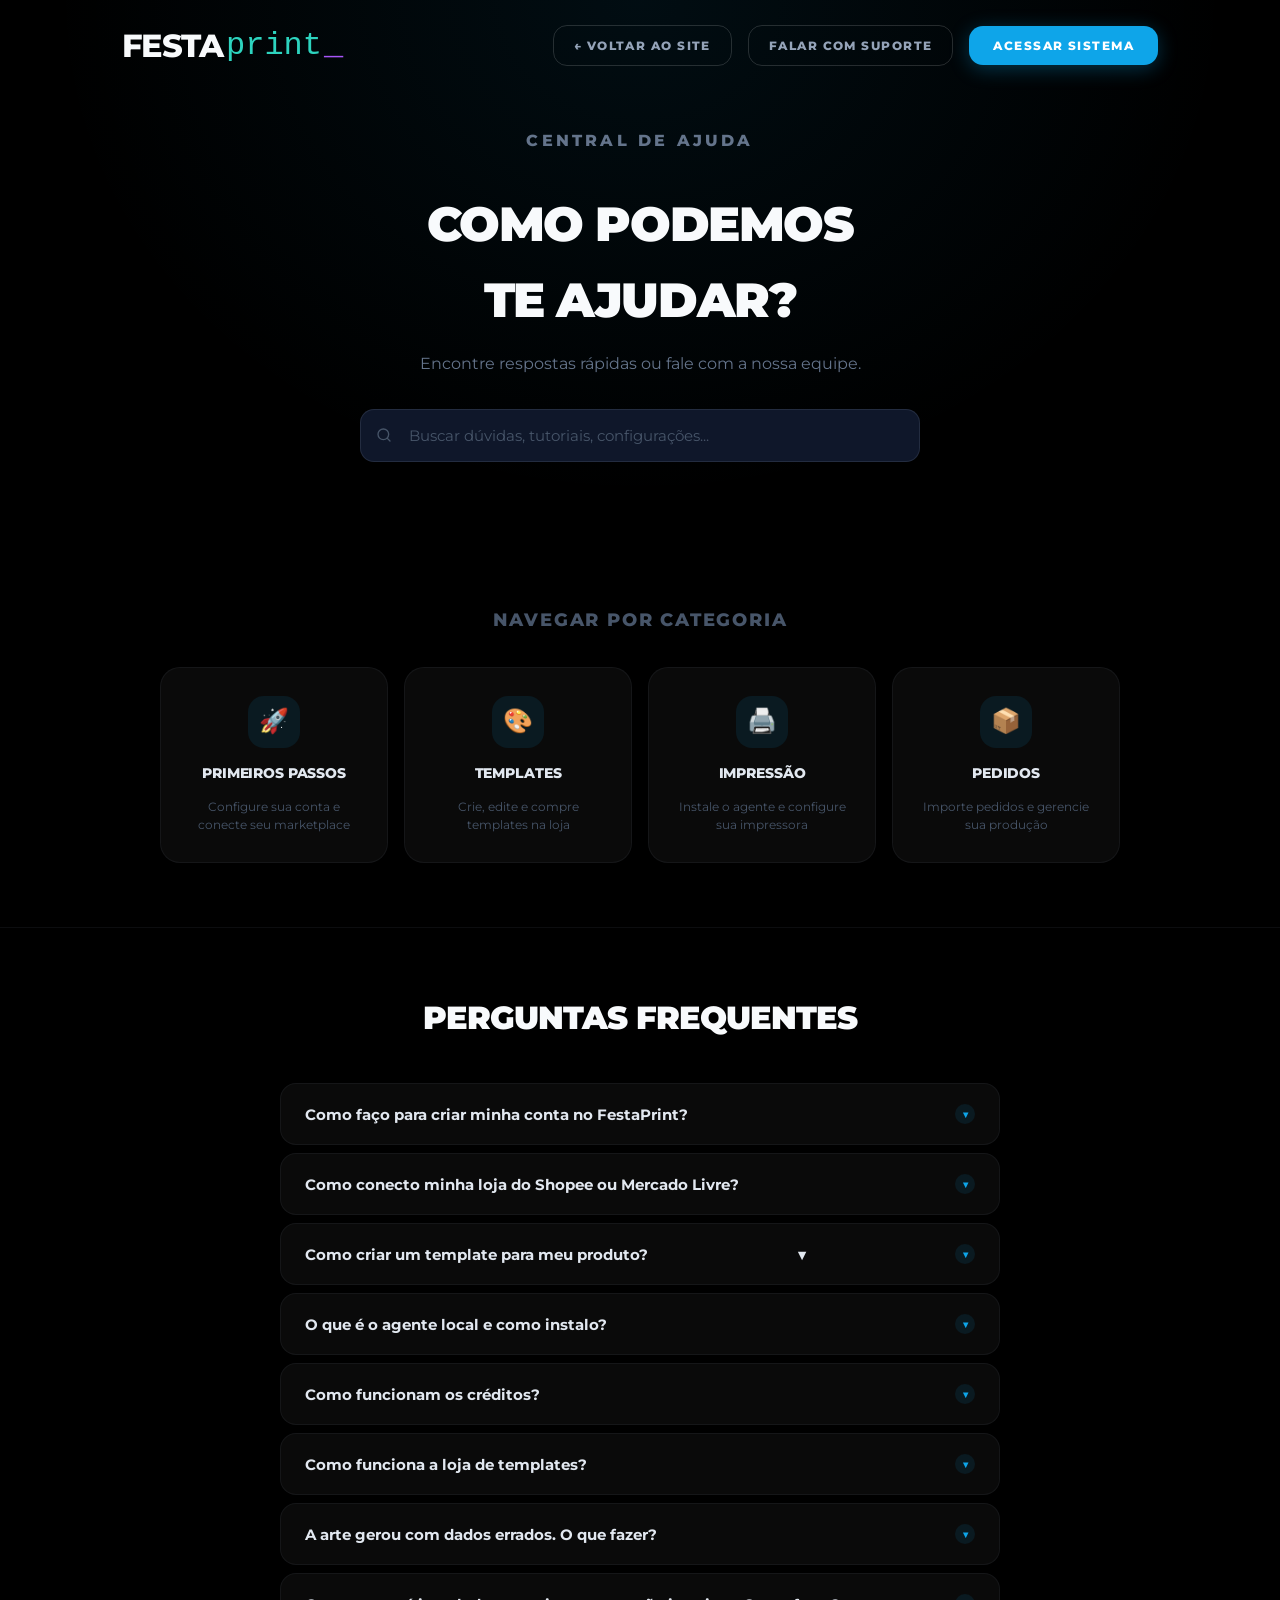
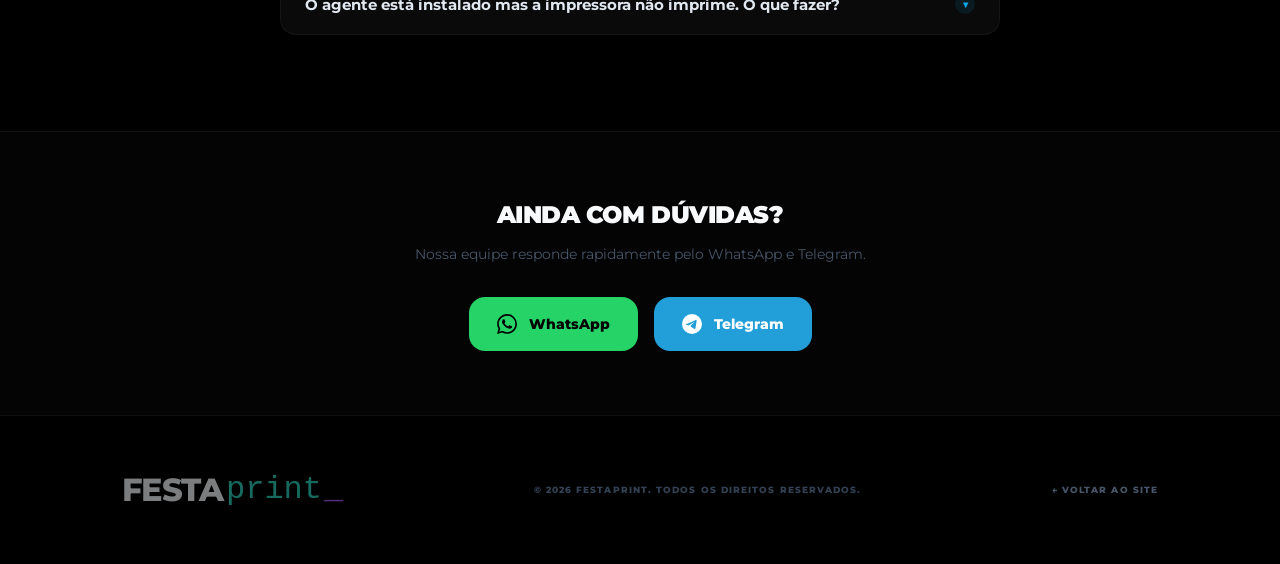
==== ajuda.html @ 202efacb "feat: página Central de Ajuda com busca, FAQ accordion e contato" ====
<!DOCTYPE html>
<html lang="pt-BR">
<head>
  <meta charset="UTF-8">
  <meta name="viewport" content="width=device-width, initial-scale=1.0">
  <title>Central de Ajuda — FestaPrint</title>
  <meta name="description" content="Central de ajuda do FestaPrint. Encontre respostas rápidas, tutoriais e suporte para sua gráfica.">
  <meta name="robots" content="index, follow">
  <link rel="canonical" href="https://www.festaprint.com.br/ajuda">
  <link rel="icon" type="image/svg+xml" href="/favicon.svg">
  <meta name="theme-color" content="#0ea5e9">
  <link rel="preconnect" href="https://fonts.googleapis.com">
  <link rel="preconnect" href="https://fonts.gstatic.com" crossorigin>
  <link href="https://fonts.googleapis.com/css2?family=Montserrat:wght@400;600;700;800;900&display=swap" rel="stylesheet">
  <link rel="stylesheet" href="style.css">
  <link rel="stylesheet" href="logo.css">
  <style>
    /* Hero */
    .help-hero {
      padding: 8rem 2rem 5rem;
      text-align: center;
      background: radial-gradient(ellipse at top, rgba(14,165,233,0.08) 0%, transparent 65%);
    }
    .help-hero h1 {
      font-size: 3rem;
      font-weight: 900;
      text-transform: uppercase;
      letter-spacing: -0.03em;
      margin-bottom: 0.75rem;
    }
    .help-hero p {
      font-size: 1rem;
      color: #64748b;
      margin-bottom: 2rem;
    }

    /* Search */
    .search-wrap {
      max-width: 560px;
      margin: 0 auto;
      position: relative;
    }
    .search-wrap input {
      width: 100%;
      padding: 1rem 1.25rem 1rem 3rem;
      background: #0f172a;
      border: 1px solid rgba(148,163,184,0.15);
      border-radius: 0.875rem;
      color: #f8fafc;
      font-family: inherit;
      font-size: 0.9375rem;
      outline: none;
      transition: border-color 0.2s;
    }
    .search-wrap input:focus { border-color: #0ea5e9; }
    .search-wrap input::placeholder { color: #475569; }
    .search-icon {
      position: absolute;
      left: 1rem;
      top: 50%;
      transform: translateY(-50%);
      color: #475569;
      pointer-events: none;
    }

    /* Categories */
    .categories { padding: 4rem 2rem; }
    .categories h2 {
      text-align: center;
      font-size: 1.125rem;
      font-weight: 800;
      text-transform: uppercase;
      letter-spacing: 0.1em;
      color: #475569;
      margin-bottom: 2rem;
    }
    .cat-grid {
      display: grid;
      grid-template-columns: repeat(4, 1fr);
      gap: 1rem;
      max-width: 960px;
      margin: 0 auto;
    }
    .cat-card {
      background: #0a0a0a;
      border: 1px solid rgba(148,163,184,0.08);
      border-radius: 1.25rem;
      padding: 1.75rem 1.5rem;
      text-align: center;
      text-decoration: none;
      transition: border-color 0.2s, transform 0.2s;
      display: flex;
      flex-direction: column;
      align-items: center;
      gap: 0.875rem;
    }
    .cat-card:hover { border-color: rgba(14,165,233,0.3); transform: translateY(-3px); }
    .cat-icon {
      width: 52px;
      height: 52px;
      border-radius: 1rem;
      background: rgba(14,165,233,0.1);
      display: flex;
      align-items: center;
      justify-content: center;
      font-size: 1.5rem;
    }
    .cat-card h3 {
      font-size: 0.875rem;
      font-weight: 800;
      text-transform: uppercase;
      letter-spacing: -0.01em;
      color: #e2e8f0;
    }
    .cat-card p {
      font-size: 0.75rem;
      color: #475569;
      line-height: 1.5;
    }

    /* FAQ */
    .faq-section {
      padding: 4rem 2rem 6rem;
      border-top: 1px solid rgba(148,163,184,0.08);
    }
    .faq-section h2 {
      text-align: center;
      font-size: 2rem;
      font-weight: 900;
      text-transform: uppercase;
      letter-spacing: -0.03em;
      margin-bottom: 2.5rem;
    }
    .faq-list {
      max-width: 720px;
      margin: 0 auto;
      display: flex;
      flex-direction: column;
      gap: 0.5rem;
    }
    .faq-item {
      background: #0a0a0a;
      border: 1px solid rgba(148,163,184,0.08);
      border-radius: 1rem;
      overflow: hidden;
      transition: border-color 0.2s;
    }
    .faq-item.open { border-color: rgba(14,165,233,0.2); }
    .faq-question {
      width: 100%;
      background: none;
      border: none;
      padding: 1.25rem 1.5rem;
      text-align: left;
      cursor: pointer;
      display: flex;
      justify-content: space-between;
      align-items: center;
      gap: 1rem;
      font-family: inherit;
      font-size: 0.9375rem;
      font-weight: 700;
      color: #e2e8f0;
    }
    .faq-question:hover { color: white; }
    .faq-chevron {
      flex-shrink: 0;
      width: 20px;
      height: 20px;
      border-radius: 50%;
      background: rgba(14,165,233,0.1);
      display: flex;
      align-items: center;
      justify-content: center;
      font-size: 0.625rem;
      color: #0ea5e9;
      transition: transform 0.25s;
    }
    .faq-item.open .faq-chevron { transform: rotate(180deg); }
    .faq-answer {
      max-height: 0;
      overflow: hidden;
      transition: max-height 0.3s ease, padding 0.3s ease;
      padding: 0 1.5rem;
    }
    .faq-item.open .faq-answer {
      max-height: 400px;
      padding: 0 1.5rem 1.25rem;
    }
    .faq-answer p {
      font-size: 0.875rem;
      color: #64748b;
      line-height: 1.75;
    }

    /* No results */
    .no-results {
      text-align: center;
      padding: 2rem;
      color: #475569;
      font-size: 0.875rem;
      font-weight: 600;
      display: none;
    }

    /* Contato */
    .contact-section {
      padding: 4rem 2rem;
      background: rgba(255,255,255,0.015);
      border-top: 1px solid rgba(148,163,184,0.08);
      text-align: center;
    }
    .contact-section h2 {
      font-size: 1.5rem;
      font-weight: 900;
      text-transform: uppercase;
      letter-spacing: -0.02em;
      margin-bottom: 0.5rem;
    }
    .contact-section p {
      font-size: 0.875rem;
      color: #475569;
      margin-bottom: 2rem;
    }
    .contact-cards {
      display: flex;
      justify-content: center;
      gap: 1rem;
      flex-wrap: wrap;
    }
    .contact-card {
      display: flex;
      align-items: center;
      gap: 0.75rem;
      padding: 1rem 1.75rem;
      border-radius: 1rem;
      text-decoration: none;
      font-size: 0.875rem;
      font-weight: 800;
      transition: transform 0.2s, box-shadow 0.2s;
    }
    .contact-card:hover { transform: translateY(-2px); }
    .contact-card.whatsapp { background: #25D366; color: #000; }
    .contact-card.telegram { background: #229ED9; color: #fff; }

    @media (max-width: 768px) {
      .cat-grid { grid-template-columns: 1fr 1fr; }
      .help-hero h1 { font-size: 2rem; }
    }
    @media (max-width: 480px) {
      .cat-grid { grid-template-columns: 1fr; }
    }
  </style>
</head>
<body>

  <!-- Nav -->
  <nav id="navbar">
    <div class="container nav-content">
      <a href="/" class="logo-container nav-logo" style="text-decoration:none;">
        <span class="logo-festa">FESTA</span>
        <span class="logo-print">print</span>
        <span class="logo-cursor">_</span>
      </a>
      <div class="nav-links">
        <a href="/" class="btn btn-outline" style="padding:0.6rem 1.25rem;">← Voltar ao site</a>
        <a href="https://wa.me/5582996942026" target="_blank" rel="noopener" class="btn btn-outline" style="padding:0.6rem 1.25rem;">Falar com suporte</a>
        <a href="https://app.festaprint.com.br/login" class="btn btn-primary" style="padding:0.6rem 1.5rem;">Acessar sistema</a>
      </div>
    </div>
  </nav>

  <!-- Hero -->
  <div class="help-hero">
    <p class="section-label reveal">Central de Ajuda</p>
    <h1 class="reveal delay-1">Como podemos<br>te ajudar?</h1>
    <p class="reveal delay-2">Encontre respostas rápidas ou fale com a nossa equipe.</p>
    <div class="search-wrap reveal delay-3">
      <svg class="search-icon" width="16" height="16" viewBox="0 0 24 24" fill="none" stroke="currentColor" stroke-width="2" stroke-linecap="round" stroke-linejoin="round"><circle cx="11" cy="11" r="8"/><path d="m21 21-4.35-4.35"/></svg>
      <input type="text" id="searchInput" placeholder="Buscar dúvidas, tutoriais, configurações..." autocomplete="off">
    </div>
  </div>

  <!-- Categorias -->
  <section class="categories">
    <h2>Navegar por categoria</h2>
    <div class="cat-grid">
      <a href="#faq" class="cat-card">
        <div class="cat-icon">🚀</div>
        <h3>Primeiros Passos</h3>
        <p>Configure sua conta e conecte seu marketplace</p>
      </a>
      <a href="#faq" class="cat-card">
        <div class="cat-icon">🎨</div>
        <h3>Templates</h3>
        <p>Crie, edite e compre templates na loja</p>
      </a>
      <a href="#faq" class="cat-card">
        <div class="cat-icon">🖨️</div>
        <h3>Impressão</h3>
        <p>Instale o agente e configure sua impressora</p>
      </a>
      <a href="#faq" class="cat-card">
        <div class="cat-icon">📦</div>
        <h3>Pedidos</h3>
        <p>Importe pedidos e gerencie sua produção</p>
      </a>
    </div>
  </section>

  <!-- FAQ -->
  <section class="faq-section" id="faq">
    <h2>Perguntas frequentes</h2>
    <div class="faq-list" id="faqList">

      <div class="faq-item" data-tags="conta cadastro começar">
        <button class="faq-question" onclick="toggleFaq(this)">
          Como faço para criar minha conta no FestaPrint?
          <span class="faq-chevron">▾</span>
        </button>
        <div class="faq-answer">
          <p>Acesse <strong>app.festaprint.com.br/register</strong>, preencha seus dados e confirme o e-mail. Sua conta já estará pronta para uso. Novos usuários recebem créditos iniciais para testar o sistema.</p>
        </div>
      </div>

      <div class="faq-item" data-tags="marketplace shopee mercado livre conectar pedidos">
        <button class="faq-question" onclick="toggleFaq(this)">
          Como conecto minha loja do Shopee ou Mercado Livre?
          <span class="faq-chevron">▾</span>
        </button>
        <div class="faq-answer">
          <p>No painel, vá em <strong>Configurações → Integrações</strong> e selecione o marketplace. Siga o processo de autorização OAuth. Após conectar, seus pedidos serão importados automaticamente.</p>
        </div>
      </div>

      <div class="faq-item" data-tags="template criar arte personalizada">
        <button class="faq-question" onclick="toggleFaq(this)">
          Como criar um template para meu produto?
          <span class="faq-chavron">▾</span>
          <span class="faq-chevron">▾</span>
        </button>
        <div class="faq-answer">
          <p>Acesse <strong>Modelos → Novo Template</strong>, faça upload do seu arquivo de arte e defina as áreas de personalização (nome, idade, etc.). O sistema irá preencher essas áreas automaticamente a cada pedido.</p>
        </div>
      </div>

      <div class="faq-item" data-tags="agente impressão instalar local">
        <button class="faq-question" onclick="toggleFaq(this)">
          O que é o agente local e como instalo?
          <span class="faq-chevron">▾</span>
        </button>
        <div class="faq-answer">
          <p>O agente local é um pequeno programa instalado no computador da sua gráfica. Ele recebe os pedidos aprovados e envia direto para a impressora — sem intervenção manual. Baixe em <strong>Configurações → Agente de Impressão</strong>.</p>
        </div>
      </div>

      <div class="faq-item" data-tags="creditos comprar saldo plano">
        <button class="faq-question" onclick="toggleFaq(this)">
          Como funcionam os créditos?
          <span class="faq-chevron">▾</span>
        </button>
        <div class="faq-answer">
          <p>Cada arte gerada consome créditos. Você pode comprar créditos avulsos quando precisar, sem assinatura obrigatória. O saldo fica disponível na barra superior do painel.</p>
        </div>
      </div>

      <div class="faq-item" data-tags="loja template comprar vender">
        <button class="faq-question" onclick="toggleFaq(this)">
          Como funciona a loja de templates?
          <span class="faq-chevron">▾</span>
        </button>
        <div class="faq-answer">
          <p>Na <strong>Loja de Templates</strong> você pode comprar templates criados por outros vendedores usando seus créditos. O template é clonado para o seu acervo e você pode editá-lo livremente. Você também pode colocar seus próprios templates à venda.</p>
        </div>
      </div>

      <div class="faq-item" data-tags="arte errada nome errado reprocessar">
        <button class="faq-question" onclick="toggleFaq(this)">
          A arte gerou com dados errados. O que fazer?
          <span class="faq-chevron">▾</span>
        </button>
        <div class="faq-answer">
          <p>No painel de pedidos, localize o pedido e clique em <strong>Regerar Arte</strong>. Você pode editar os dados (nome, idade, tema) antes de regerá-la. Nenhum crédito adicional é cobrado na regeração.</p>
        </div>
      </div>

      <div class="faq-item" data-tags="impressora nao imprime problema">
        <button class="faq-question" onclick="toggleFaq(this)">
          O agente está instalado mas a impressora não imprime. O que fazer?
          <span class="faq-chevron">▾</span>
        </button>
        <div class="faq-answer">
          <p>Verifique se: (1) o agente está aberto e conectado, (2) a impressora está ligada e definida como padrão no Windows, (3) não há fila de impressão travada. Se o problema persistir, fale com nosso suporte via WhatsApp.</p>
        </div>
      </div>

    </div>
    <p class="no-results" id="noResults">Nenhum resultado encontrado. Fale com a nossa equipe pelo WhatsApp.</p>
  </section>

  <!-- Contato -->
  <section class="contact-section">
    <h2>Ainda com dúvidas?</h2>
    <p>Nossa equipe responde rapidamente pelo WhatsApp e Telegram.</p>
    <div class="contact-cards">
      <a href="https://wa.me/5582996942026" target="_blank" rel="noopener" class="contact-card whatsapp">
        <svg width="20" height="20" viewBox="0 0 24 24" fill="currentColor"><path d="M17.472 14.382c-.297-.149-1.758-.867-2.03-.967-.273-.099-.471-.148-.67.15-.197.297-.767.966-.94 1.164-.173.199-.347.223-.644.075-.297-.15-1.255-.463-2.39-1.475-.883-.788-1.48-1.761-1.653-2.059-.173-.297-.018-.458.13-.606.134-.133.298-.347.446-.52.149-.174.198-.298.298-.497.099-.198.05-.371-.025-.52-.075-.149-.669-1.612-.916-2.207-.242-.579-.487-.5-.669-.51-.173-.008-.371-.01-.57-.01-.198 0-.52.074-.792.372-.272.297-1.04 1.016-1.04 2.479 0 1.462 1.065 2.875 1.213 3.074.149.198 2.096 3.2 5.077 4.487.709.306 1.262.489 1.694.625.712.227 1.36.195 1.871.118.571-.085 1.758-.719 2.006-1.413.248-.694.248-1.289.173-1.413-.074-.124-.272-.198-.57-.347m-5.421 7.403h-.004a9.87 9.87 0 0 1-5.031-1.378l-.361-.214-3.741.982.998-3.648-.235-.374a9.86 9.86 0 0 1-1.51-5.26c.001-5.45 4.436-9.884 9.888-9.884 2.64 0 5.122 1.03 6.988 2.898a9.825 9.825 0 0 1 2.893 6.994c-.003 5.45-4.437 9.884-9.885 9.884m8.413-18.297A11.815 11.815 0 0 0 12.05 0C5.495 0 .16 5.335.157 11.892c0 2.096.547 4.142 1.588 5.945L.057 24l6.305-1.654a11.882 11.882 0 0 0 5.683 1.448h.005c6.554 0 11.89-5.335 11.893-11.893a11.821 11.821 0 0 0-3.48-8.413z"/></svg>
        WhatsApp
      </a>
      <a href="https://t.me/festaprint" target="_blank" rel="noopener" class="contact-card telegram">
        <svg width="20" height="20" viewBox="0 0 24 24" fill="currentColor"><path d="M11.944 0A12 12 0 0 0 0 12a12 12 0 0 0 12 12 12 12 0 0 0 12-12A12 12 0 0 0 12 0a12 12 0 0 0-.056 0zm4.962 7.224c.1-.002.321.023.465.14a.506.506 0 0 1 .171.325c.016.093.036.306.02.472-.18 1.898-.962 6.502-1.36 8.627-.168.9-.499 1.201-.82 1.23-.696.065-1.225-.46-1.9-.902-1.056-.693-1.653-1.124-2.678-1.8-1.185-.78-.417-1.21.258-1.91.177-.184 3.247-2.977 3.307-3.23.007-.032.014-.15-.056-.212s-.174-.041-.249-.024c-.106.024-1.793 1.14-5.061 3.345-.48.33-.913.49-1.302.48-.428-.008-1.252-.241-1.865-.44-.752-.245-1.349-.374-1.297-.789.027-.216.325-.437.893-.663 3.498-1.524 5.83-2.529 6.998-3.014 3.332-1.386 4.025-1.627 4.476-1.635z"/></svg>
        Telegram
      </a>
    </div>
  </section>

  <!-- Footer -->
  <footer style="padding:3rem 0;border-top:1px solid rgba(148,163,184,0.08);background:#000;">
    <div class="container" style="display:flex;flex-wrap:wrap;justify-content:space-between;align-items:center;gap:1.5rem;">
      <a href="/" class="logo-container" style="opacity:0.5;text-decoration:none;">
        <span class="logo-festa">FESTA</span>
        <span class="logo-print">print</span>
        <span class="logo-cursor">_</span>
      </a>
      <div style="font-size:9px;font-weight:800;letter-spacing:0.12em;text-transform:uppercase;color:#334155;">
        © 2026 FestaPrint. Todos os direitos reservados.
      </div>
      <a href="/" style="font-size:9px;font-weight:800;letter-spacing:0.12em;text-transform:uppercase;color:#475569;text-decoration:none;" onmouseover="this.style.color='white'" onmouseout="this.style.color='#475569'">← Voltar ao site</a>
    </div>
  </footer>

  <script>
    // Nav scroll
    window.addEventListener('scroll', function () {
      document.getElementById('navbar').classList.toggle('scrolled', window.scrollY > 50)
    })

    // Reveal on scroll
    const observer = new IntersectionObserver((entries) => {
      entries.forEach(e => {
        if (e.isIntersecting) { e.target.style.animationPlayState = 'running'; observer.unobserve(e.target) }
      })
    }, { threshold: 0.1 })
    document.querySelectorAll('.reveal').forEach(el => {
      el.style.animationPlayState = 'paused'
      observer.observe(el)
    })

    // FAQ accordion
    function toggleFaq(btn) {
      const item = btn.closest('.faq-item')
      const isOpen = item.classList.contains('open')
      document.querySelectorAll('.faq-item.open').forEach(i => i.classList.remove('open'))
      if (!isOpen) item.classList.add('open')
    }

    // Search
    document.getElementById('searchInput').addEventListener('input', function () {
      const q = this.value.toLowerCase().trim()
      const items = document.querySelectorAll('.faq-item')
      let visible = 0
      items.forEach(item => {
        const text = (item.querySelector('.faq-question').textContent + item.querySelector('.faq-answer').textContent + (item.dataset.tags || '')).toLowerCase()
        const show = !q || text.includes(q)
        item.style.display = show ? '' : 'none'
        if (show) visible++
      })
      document.getElementById('noResults').style.display = visible === 0 ? 'block' : 'none'
    })
  </script>
</body>
</html>
---- style.css ----
/* style.css - Design System Core */
:root {
  --bg-dark: #0a0a0a;
  --bg-darker: #000000;
  --text-primary: #f8fafc;
  --text-secondary: #94a3b8;
  --accent-sky: #0ea5e9;
  --accent-sky-light: #38bdf8;
  --glass-bg: rgba(15, 23, 42, 0.7);
  --glass-border: rgba(148, 163, 184, 0.08);

  --font-main: 'Montserrat', sans-serif;
  --font-mono: 'JetBrains Mono', monospace;
}

html { scroll-behavior: smooth; }

* { margin: 0; padding: 0; box-sizing: border-box; }

body {
  font-family: var(--font-main);
  background-color: var(--bg-darker);
  color: var(--text-primary);
  line-height: 1.6;
  overflow-x: hidden;
}

.section-padding { padding: 8rem 0; }

.container {
  max-width: 1100px;
  margin: 0 auto;
  padding: 0 2rem;
}

.glass {
  background: var(--glass-bg);
  backdrop-filter: blur(12px);
  -webkit-backdrop-filter: blur(12px);
  border: 1px solid var(--glass-border);
  border-radius: 1.5rem;
}

h1, h2, h3 {
  font-weight: 800;
  letter-spacing: -0.03em;
}

p { color: var(--text-secondary); }

.btn {
  display: inline-flex;
  align-items: center;
  gap: 0.5rem;
  padding: 1rem 2rem;
  border-radius: 0.875rem;
  font-weight: 800;
  cursor: pointer;
  transition: all 0.3s ease;
  text-decoration: none;
  font-size: 0.75rem;
  letter-spacing: 0.12em;
  text-transform: uppercase;
  border: none;
  outline: none;
}

.btn-primary {
  background: var(--accent-sky);
  color: white;
  box-shadow: 0 4px 20px rgba(14, 165, 233, 0.3);
}

.btn-primary:hover {
  background: var(--accent-sky-light);
  transform: translateY(-2px);
  box-shadow: 0 8px 30px rgba(14, 165, 233, 0.4);
}

.btn-secondary {
  background: white;
  color: #000;
}

.btn-secondary:hover {
  background: #f1f5f9;
  transform: translateY(-2px);
}

.btn-outline {
  background: transparent;
  border: 1px solid rgba(255,255,255,0.15);
  color: var(--text-secondary);
}

.btn-outline:hover {
  border-color: var(--accent-sky);
  color: var(--accent-sky);
}

@keyframes fadeUp {
  from { opacity: 0; transform: translateY(24px); }
  to   { opacity: 1; transform: translateY(0); }
}

.reveal {
  opacity: 0;
  animation: fadeUp 0.7s ease forwards;
}
.delay-1 { animation-delay: 0.15s; }
.delay-2 { animation-delay: 0.3s; }
.delay-3 { animation-delay: 0.45s; }
.delay-4 { animation-delay: 0.6s; }

/* Nav */
nav {
  position: fixed;
  top: 0;
  width: 100%;
  padding: 1.25rem 0;
  z-index: 100;
  transition: all 0.3s ease;
}
nav.scrolled {
  background: rgba(0,0,0,0.85);
  backdrop-filter: blur(16px);
  padding: 0.875rem 0;
  border-bottom: 1px solid var(--glass-border);
}
.nav-content {
  display: flex;
  justify-content: space-between;
  align-items: center;
}
.nav-links { display: flex; align-items: center; gap: 1rem; }

/* Badge */
.badge {
  display: inline-flex;
  align-items: center;
  gap: 0.4rem;
  padding: 0.4rem 1rem;
  border-radius: 9999px;
  background: rgba(14, 165, 233, 0.1);
  border: 1px solid rgba(14, 165, 233, 0.25);
  color: var(--accent-sky);
  font-size: 0.65rem;
  font-weight: 800;
  letter-spacing: 0.15em;
  text-transform: uppercase;
}

/* Section labels */
.section-label {
  font-size: 0.65rem;
  font-weight: 800;
  letter-spacing: 0.2em;
  text-transform: uppercase;
  color: var(--accent-sky);
  margin-bottom: 1rem;
}

/* Divider */
.divider { border: none; border-top: 1px solid var(--glass-border); }

/* Grid */
.grid-2 { display: grid; grid-template-columns: 1fr 1fr; gap: 1rem; }
.grid-3 { display: grid; grid-template-columns: repeat(3, 1fr); gap: 1.25rem; }
.grid-4 { display: grid; grid-template-columns: repeat(4, 1fr); gap: 1.5rem; }

@media (max-width: 900px) {
  .grid-3, .grid-4 { grid-template-columns: 1fr 1fr; }
}
@media (max-width: 600px) {
  .grid-2, .grid-3, .grid-4 { grid-template-columns: 1fr; }
  h1 { font-size: 2.5rem !important; line-height: 1 !important; }
  h2 { font-size: 2rem !important; }
  .section-padding { padding: 4rem 0; }
  .btn { width: 100%; justify-content: center; }
  .nav-links { display: none; }
}
---- logo.css ----
/* logo.css - Logo specific styles */
.logo-container {
  display: flex;
  align-items: center;
  font-size: 2rem;
  user-select: none;
  cursor: pointer;
  text-decoration: none;
}

.logo-festa {
  font-weight: 800;
  letter-spacing: -0.05em;
  color: #f8fafc; /* Slate 50 */
  font-family: 'Montserrat', sans-serif;
}

.logo-print {
  font-family: 'JetBrains Mono', monospace;
  font-weight: 300;
  color: #2dd4bf; /* Teal 400 */
  margin-left: 0.25rem;
}

.logo-cursor {
  font-family: 'JetBrains Mono', monospace;
  color: #a855f7; /* Purple 500 */
  margin-left: 0.125rem;
  animation: logo-pulse 1.5s cubic-bezier(0.4, 0, 0.6, 1) infinite;
}

@keyframes logo-pulse {
  0%, 100% { opacity: 1; }
  50% { opacity: 0.2; }
}

/* Scroll header logo scaling */
.header-small .logo-container {
  font-size: 1.5rem;
}
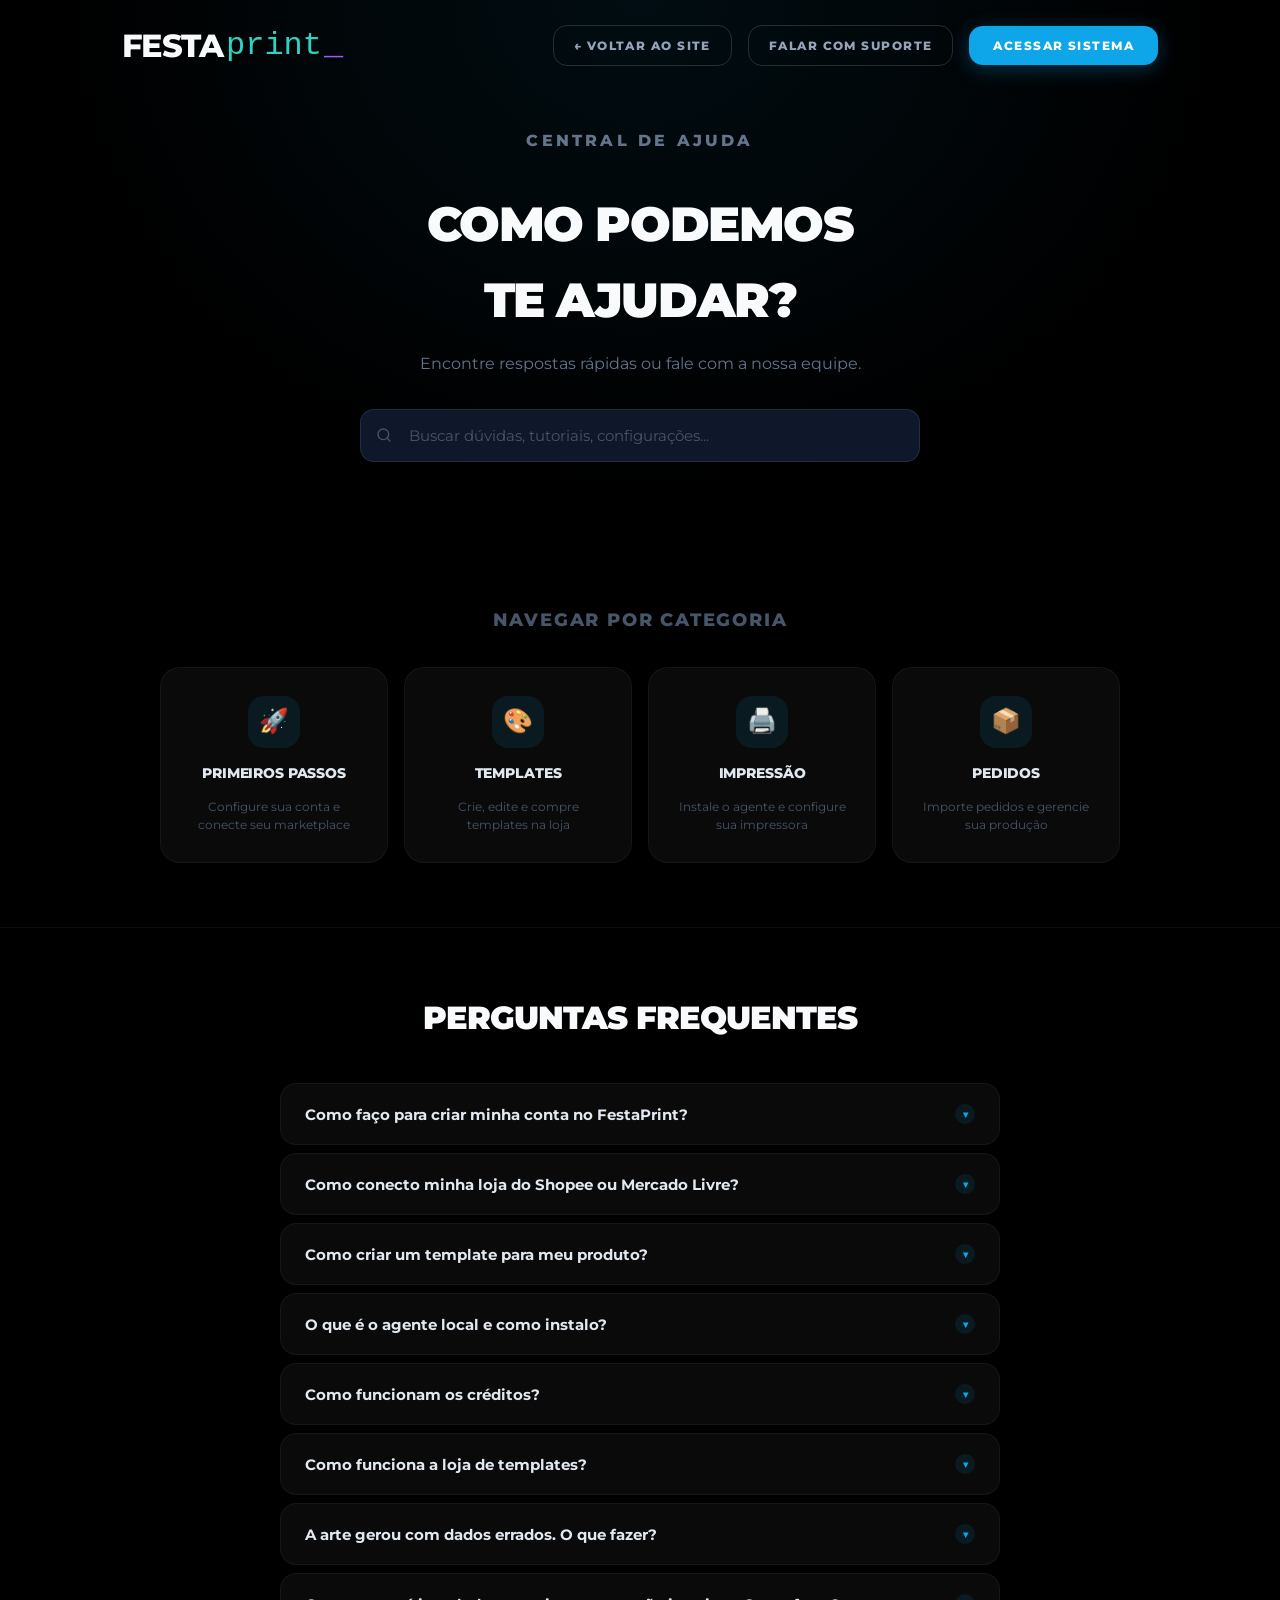
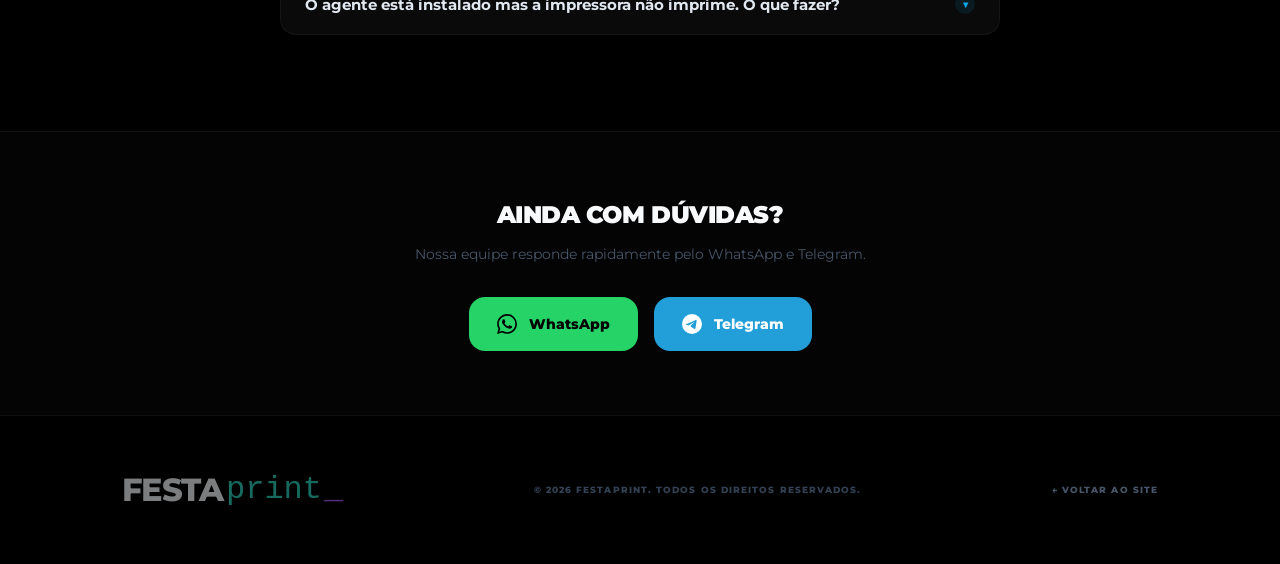
==== commit 625240ce: "fix: nginx try_files com $uri.html para servir /ajuda sem extensão" ====
--- a/ajuda.html
+++ b/ajuda.html
@@ -336,7 +336,6 @@
       <div class="faq-item" data-tags="template criar arte personalizada">
         <button class="faq-question" onclick="toggleFaq(this)">
           Como criar um template para meu produto?
-          <span class="faq-chavron">▾</span>
           <span class="faq-chevron">▾</span>
         </button>
         <div class="faq-answer">
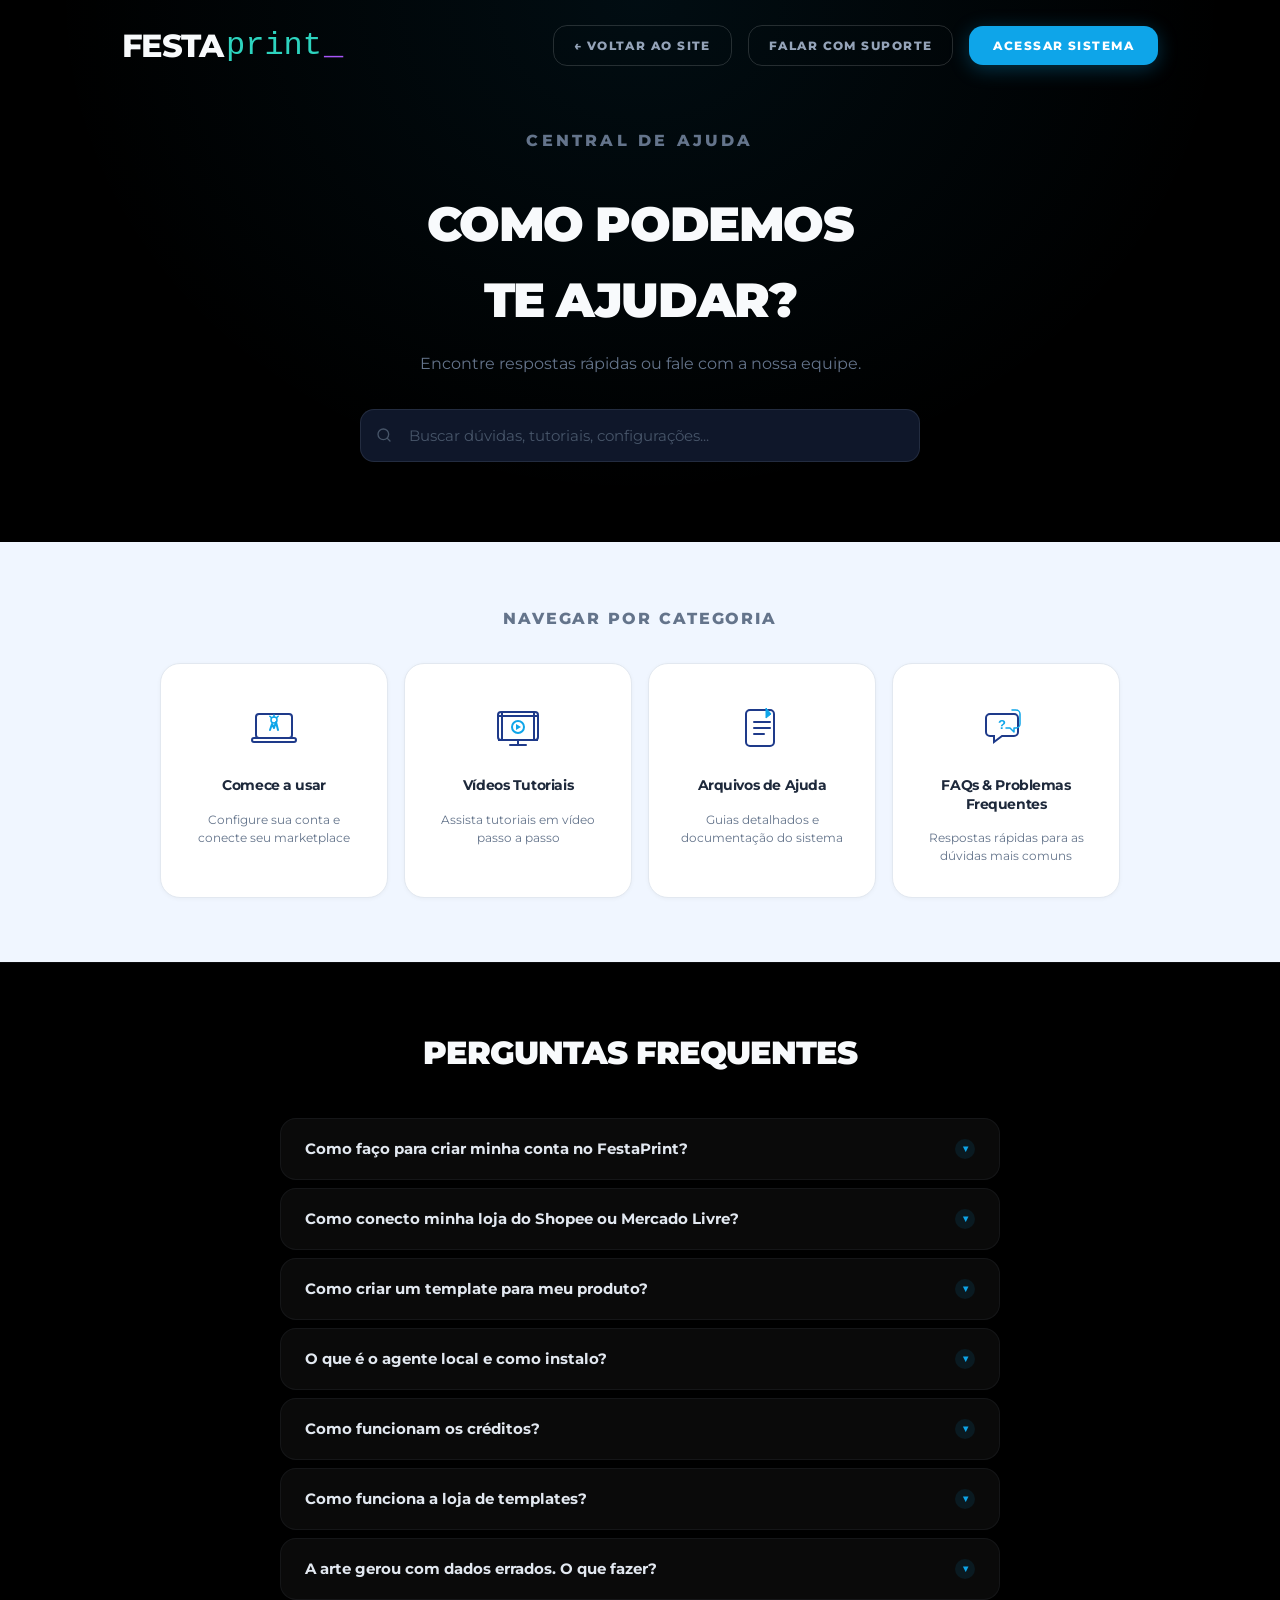
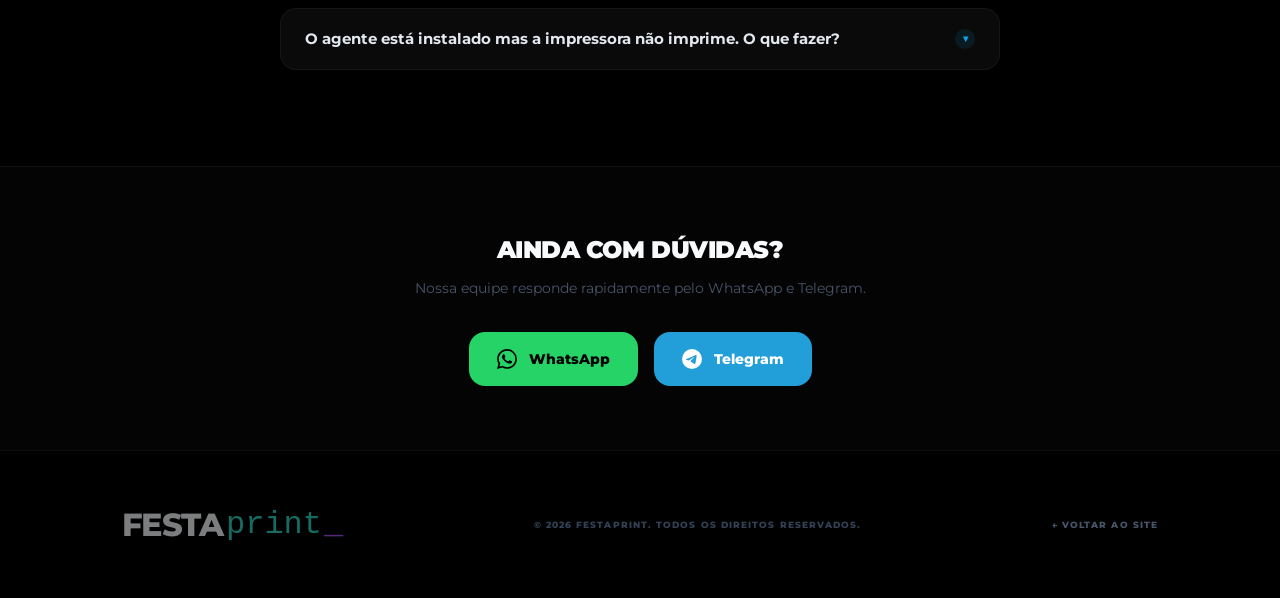
==== commit 35955635: "feat: redesenhar cards de categorias da central de ajuda com ícones SVG e fundo claro" ====
--- a/ajuda.html
+++ b/ajuda.html
@@ -64,14 +64,17 @@
     }
 
     /* Categories */
-    .categories { padding: 4rem 2rem; }
+    .categories {
+      padding: 4rem 2rem;
+      background: #f0f6ff;
+    }
     .categories h2 {
       text-align: center;
-      font-size: 1.125rem;
+      font-size: 1rem;
       font-weight: 800;
       text-transform: uppercase;
-      letter-spacing: 0.1em;
-      color: #475569;
+      letter-spacing: 0.12em;
+      color: #64748b;
       margin-bottom: 2rem;
     }
     .cat-grid {
@@ -82,39 +85,38 @@
       margin: 0 auto;
     }
     .cat-card {
-      background: #0a0a0a;
-      border: 1px solid rgba(148,163,184,0.08);
+      background: #fff;
+      border: 1px solid #e2e8f0;
       border-radius: 1.25rem;
-      padding: 1.75rem 1.5rem;
+      padding: 2rem 1.5rem;
       text-align: center;
       text-decoration: none;
-      transition: border-color 0.2s, transform 0.2s;
+      transition: box-shadow 0.2s, transform 0.2s;
       display: flex;
       flex-direction: column;
       align-items: center;
-      gap: 0.875rem;
-    }
-    .cat-card:hover { border-color: rgba(14,165,233,0.3); transform: translateY(-3px); }
+      gap: 1rem;
+      box-shadow: 0 1px 4px rgba(0,0,0,0.04);
+    }
+    .cat-card:hover { box-shadow: 0 6px 20px rgba(14,165,233,0.12); transform: translateY(-3px); }
     .cat-icon {
-      width: 52px;
-      height: 52px;
+      width: 64px;
+      height: 64px;
       border-radius: 1rem;
-      background: rgba(14,165,233,0.1);
       display: flex;
       align-items: center;
       justify-content: center;
-      font-size: 1.5rem;
+      color: #1e3a8a;
     }
     .cat-card h3 {
       font-size: 0.875rem;
-      font-weight: 800;
-      text-transform: uppercase;
-      letter-spacing: -0.01em;
-      color: #e2e8f0;
+      font-weight: 700;
+      color: #1e293b;
+      line-height: 1.3;
     }
     .cat-card p {
       font-size: 0.75rem;
-      color: #475569;
+      color: #64748b;
       line-height: 1.5;
     }
 
@@ -246,9 +248,10 @@
     @media (max-width: 768px) {
       .cat-grid { grid-template-columns: 1fr 1fr; }
       .help-hero h1 { font-size: 2rem; }
+      .cat-card { padding: 1.5rem 1rem; }
     }
     @media (max-width: 480px) {
-      .cat-grid { grid-template-columns: 1fr; }
+      .cat-grid { grid-template-columns: 1fr 1fr; }
     }
   </style>
 </head>
@@ -286,24 +289,58 @@
     <h2>Navegar por categoria</h2>
     <div class="cat-grid">
       <a href="#faq" class="cat-card">
-        <div class="cat-icon">🚀</div>
-        <h3>Primeiros Passos</h3>
+        <div class="cat-icon">
+          <svg width="52" height="52" viewBox="0 0 52 52" fill="none" xmlns="http://www.w3.org/2000/svg">
+            <rect x="8" y="12" width="36" height="24" rx="3" stroke="#1e3a8a" stroke-width="2" fill="none"/>
+            <rect x="4" y="36" width="44" height="4" rx="2" stroke="#1e3a8a" stroke-width="2" fill="none"/>
+            <path d="M22 28 L24 22 L26 26 L28 20 L30 28" stroke="#0ea5e9" stroke-width="2" stroke-linecap="round" stroke-linejoin="round" fill="none"/>
+            <circle cx="26" cy="18" r="3" stroke="#0ea5e9" stroke-width="1.5" fill="none"/>
+            <path d="M26 15 L26 13 M23.4 15.6 L21.8 14.2 M28.6 15.6 L30.2 14.2" stroke="#0ea5e9" stroke-width="1.5" stroke-linecap="round"/>
+          </svg>
+        </div>
+        <h3>Comece a usar</h3>
         <p>Configure sua conta e conecte seu marketplace</p>
       </a>
       <a href="#faq" class="cat-card">
-        <div class="cat-icon">🎨</div>
-        <h3>Templates</h3>
-        <p>Crie, edite e compre templates na loja</p>
+        <div class="cat-icon">
+          <svg width="52" height="52" viewBox="0 0 52 52" fill="none" xmlns="http://www.w3.org/2000/svg">
+            <rect x="6" y="10" width="40" height="28" rx="3" stroke="#1e3a8a" stroke-width="2" fill="none"/>
+            <path d="M6 14 h40" stroke="#1e3a8a" stroke-width="2"/>
+            <path d="M6 38 h40" stroke="#1e3a8a" stroke-width="2"/>
+            <line x1="10" y1="10" x2="10" y2="38" stroke="#1e3a8a" stroke-width="2"/>
+            <line x1="42" y1="10" x2="42" y2="38" stroke="#1e3a8a" stroke-width="2"/>
+            <circle cx="26" cy="25" r="6" stroke="#0ea5e9" stroke-width="2" fill="none"/>
+            <path d="M24 25 L24 22 L29 25 L24 28 Z" fill="#0ea5e9"/>
+            <line x1="18" y1="43" x2="34" y2="43" stroke="#1e3a8a" stroke-width="2" stroke-linecap="round"/>
+            <line x1="26" y1="38" x2="26" y2="43" stroke="#1e3a8a" stroke-width="2" stroke-linecap="round"/>
+          </svg>
+        </div>
+        <h3>Vídeos Tutoriais</h3>
+        <p>Assista tutoriais em vídeo passo a passo</p>
       </a>
       <a href="#faq" class="cat-card">
-        <div class="cat-icon">🖨️</div>
-        <h3>Impressão</h3>
-        <p>Instale o agente e configure sua impressora</p>
+        <div class="cat-icon">
+          <svg width="52" height="52" viewBox="0 0 52 52" fill="none" xmlns="http://www.w3.org/2000/svg">
+            <path d="M14 8 h20 a4 4 0 0 1 4 4 v28 a4 4 0 0 1-4 4 H14 a4 4 0 0 1-4-4 V12 a4 4 0 0 1 4-4z" stroke="#1e3a8a" stroke-width="2" fill="none"/>
+            <line x1="18" y1="20" x2="34" y2="20" stroke="#1e3a8a" stroke-width="2" stroke-linecap="round"/>
+            <line x1="18" y1="26" x2="34" y2="26" stroke="#1e3a8a" stroke-width="2" stroke-linecap="round"/>
+            <line x1="18" y1="32" x2="28" y2="32" stroke="#1e3a8a" stroke-width="2" stroke-linecap="round"/>
+            <path d="M30 6 L30 16 L35 12 Z" fill="#0ea5e9" stroke="#0ea5e9" stroke-width="1" stroke-linejoin="round"/>
+          </svg>
+        </div>
+        <h3>Arquivos de Ajuda</h3>
+        <p>Guias detalhados e documentação do sistema</p>
       </a>
       <a href="#faq" class="cat-card">
-        <div class="cat-icon">📦</div>
-        <h3>Pedidos</h3>
-        <p>Importe pedidos e gerencie sua produção</p>
+        <div class="cat-icon">
+          <svg width="52" height="52" viewBox="0 0 52 52" fill="none" xmlns="http://www.w3.org/2000/svg">
+            <path d="M10 12 h24 a4 4 0 0 1 4 4 v14 a4 4 0 0 1-4 4 H22 L14 40 V34 H10 a4 4 0 0 1-4-4 V16 a4 4 0 0 1 4-4z" stroke="#1e3a8a" stroke-width="2" fill="none"/>
+            <text x="22" y="27" font-family="Arial, sans-serif" font-size="13" font-weight="900" fill="#0ea5e9" text-anchor="middle">?</text>
+            <path d="M32 8 h4 a4 4 0 0 1 4 4 v10 a4 4 0 0 1-4 4 h-2 v4 l-4-4 h-4" stroke="#0ea5e9" stroke-width="1.5" fill="none" stroke-linecap="round" stroke-linejoin="round"/>
+          </svg>
+        </div>
+        <h3>FAQs &amp; Problemas Frequentes</h3>
+        <p>Respostas rápidas para as dúvidas mais comuns</p>
       </a>
     </div>
   </section>
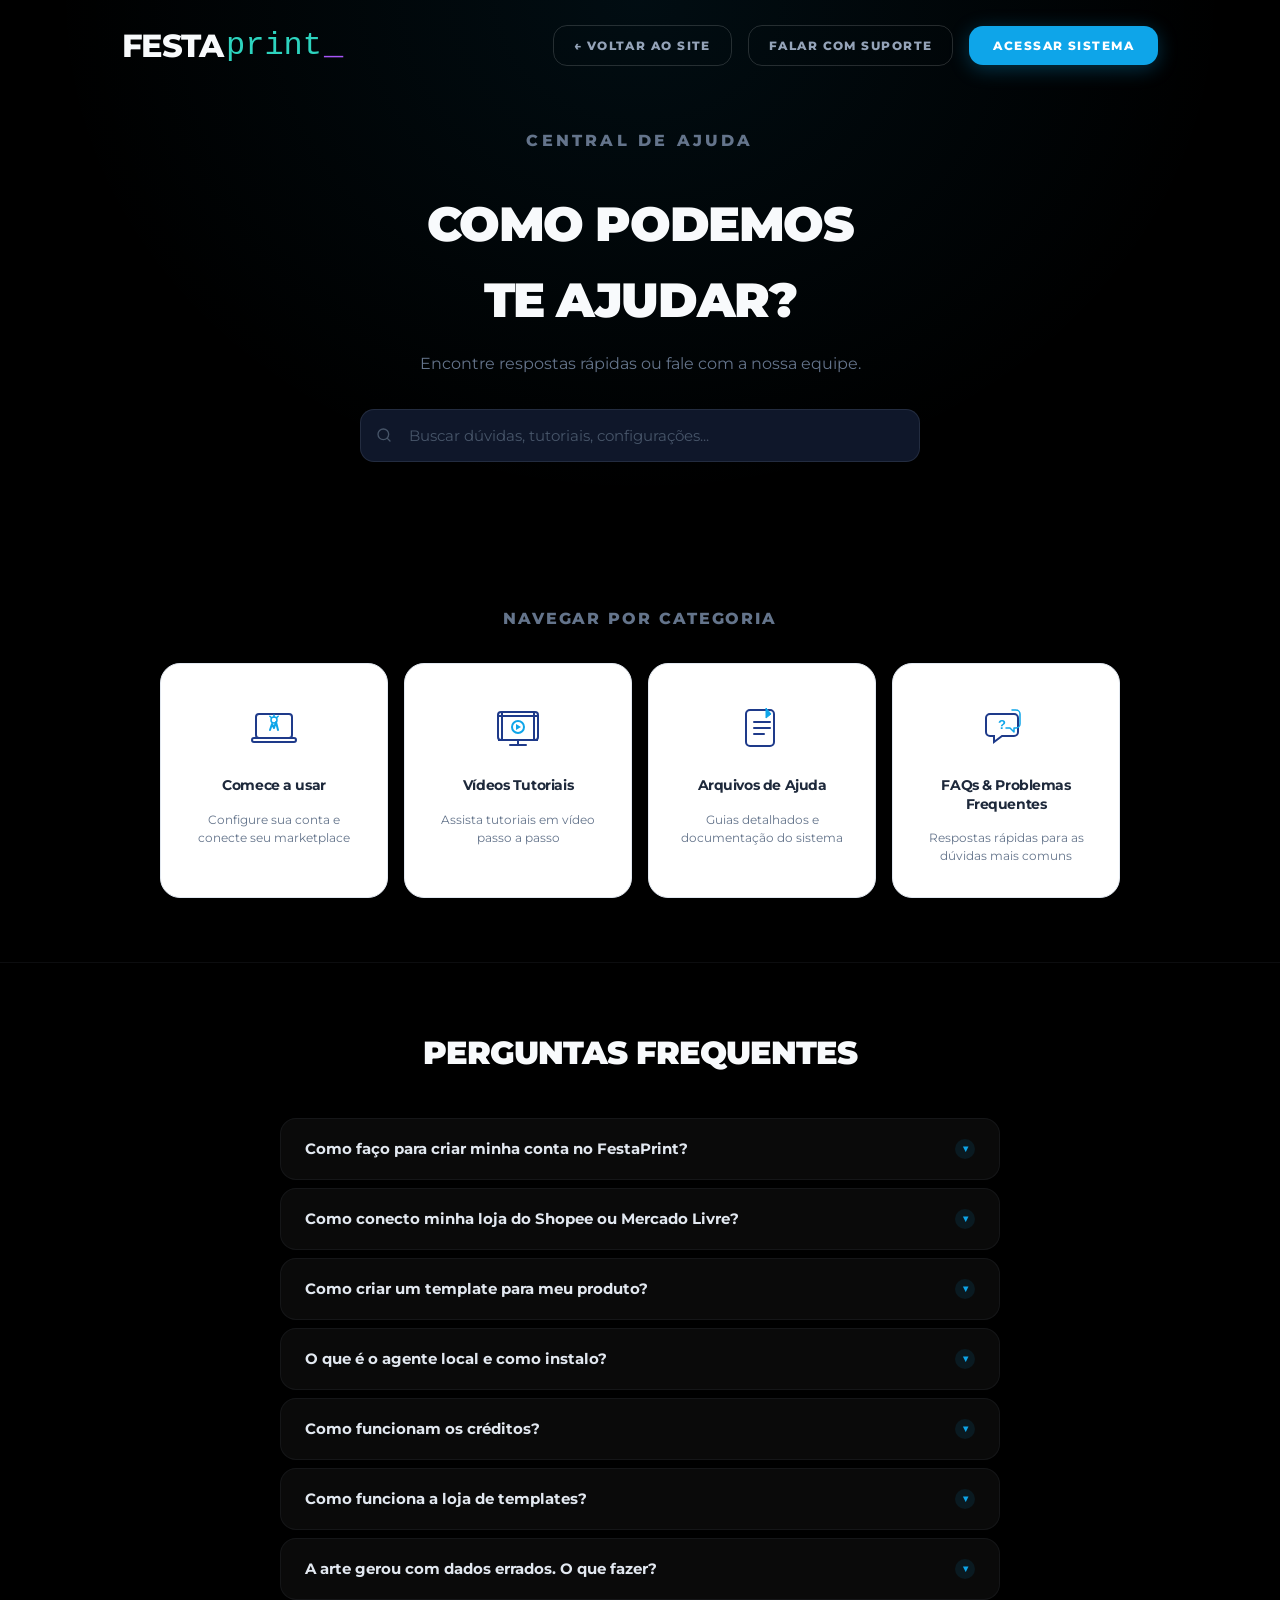
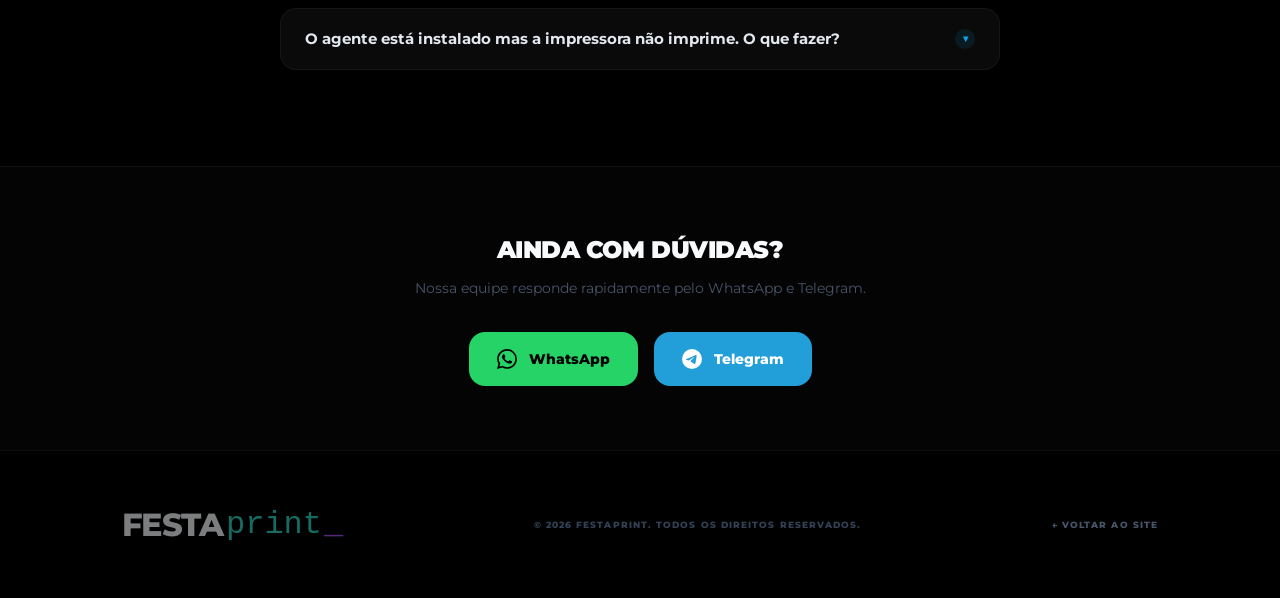
==== commit e1cdd319: "fix: remover fundo claro da seção de categorias para manter tema escuro" ====
--- a/ajuda.html
+++ b/ajuda.html
@@ -66,7 +66,6 @@
     /* Categories */
     .categories {
       padding: 4rem 2rem;
-      background: #f0f6ff;
     }
     .categories h2 {
       text-align: center;
